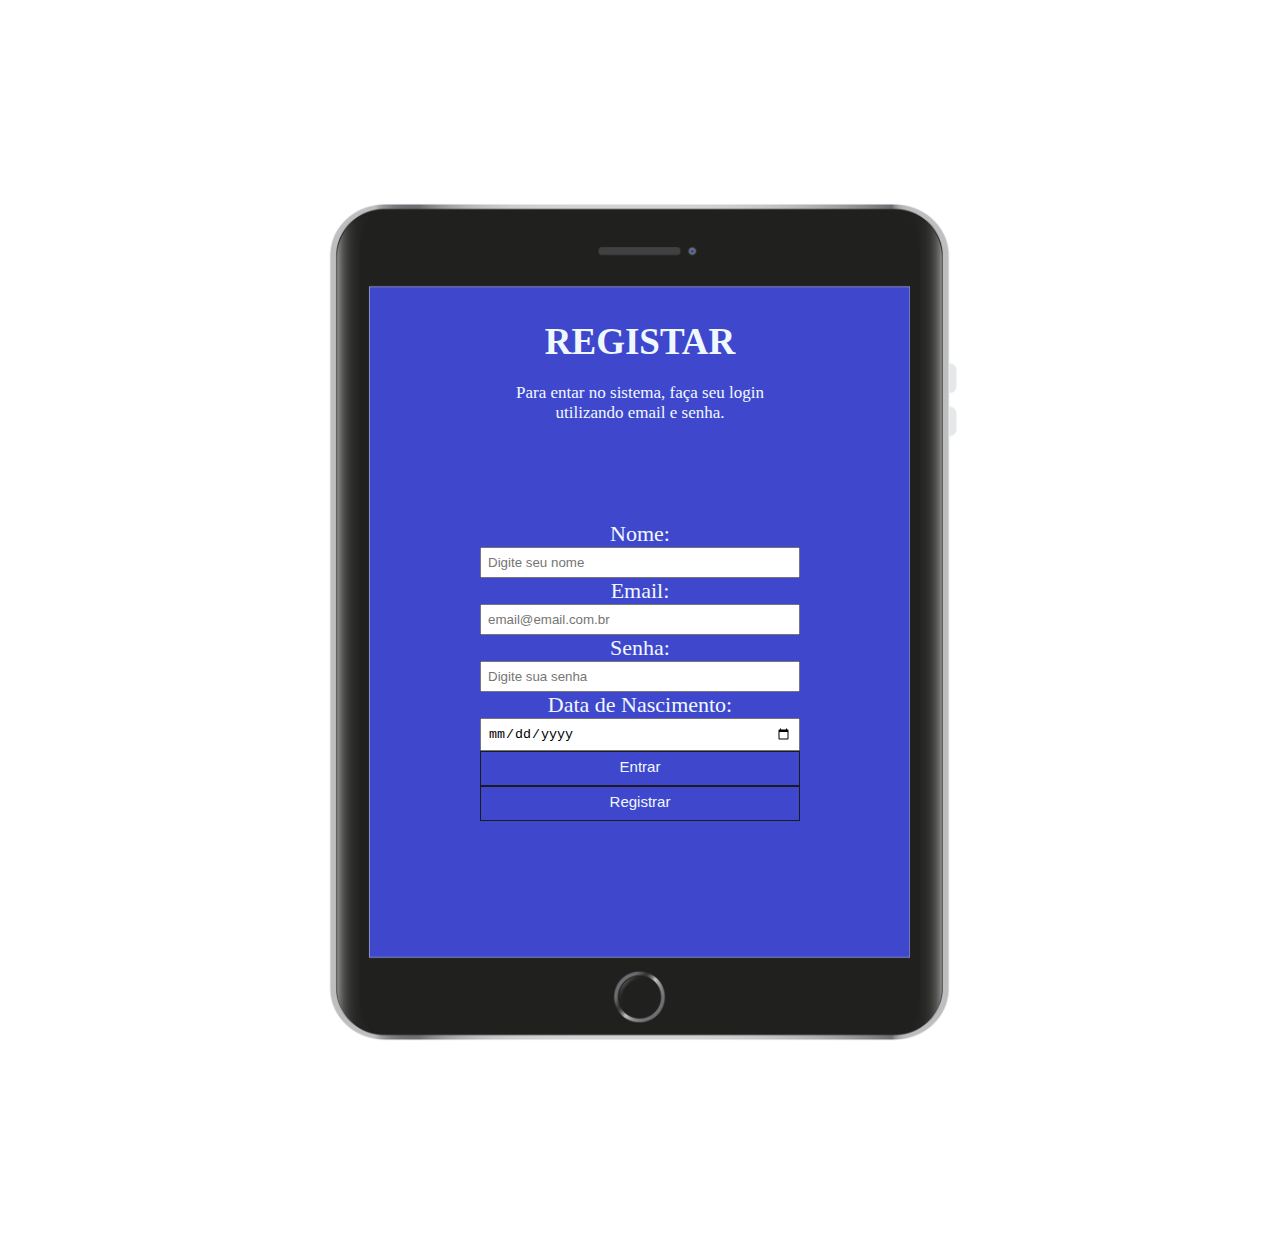
==== registrar.html @ ea8d4162 "nova alteração" ====
<!DOCTYPE html>
<html lang="pt-Br">
<head>
   <!--Usuário não tem acesso a essas informações-->
   <meta charset="UTF-8">
   <meta http-equiv="X-UA-Compatible" content="IE=edge">
   <!--Passa informações ao Navegador 1 - para não ficar dando zoon, 2 - largura será a mesma do dispositivo, 3 - Já inicia visualização em 100%  -->
   <meta name="viewport" content="user-scalable=no, width=device-width, initial-scale=1.0">
   <meta name="description" content="Programador Front-End, Senai.">
   <meta name="keywords" content="HTML, CSS, JavaScript, Senai">
   <meta name="author" content="Lutiara Camila"> 
   <link rel="stylesheet" href="estilo.css">
   <!--Titulo do Site-->
    <title>SENAI FINANCE</title>
</head>
<body>
    <h1>REGISTAR</h1>
    <p>Para entar no sistema, faça seu login utilizando email e senha.</p>
    <form>
        <div>
            <img>
            <div><label>Nome:</label></div>
            <div><input type="text" placeholder="Digite seu nome"></div>

            <div><label>Email:</label></div>
            <div><input type="email" placeholder="email@email.com.br"></div>
            
            <div><label>Senha:</label></div>
            <input type="password" placeholder="Digite sua senha"></div>

            <div><label>Data de Nascimento:</label></div>
            <input type="date" placeholder="dd/mm/aaaa"></div>
            
        </div>

        <div>
            <button>Entrar</button>
        </div>

        <div>
            <button>Registrar</button>
        </div>
    </form>

</body>
</html>
---- estilo.css ----
*{
    margin: 0;
    padding: 0;
    box-sizing: border-box;
}
body{
    text-align: center;
    background-image:  url(tabletb.png);
    background-position: center;
    background-repeat: no-repeat;
    background-size: 900px;
    margin: 25% auto;
    width: 25%;
    padding-bottom: 8%;
}
input{
    width: 100%;
    padding: 6px;
}
button{
    width: 100%;
    padding: 6px;
    padding-bottom: 10px;
    font-size: 15px;
    background-color: transparent;
    border: solid 1px rgb(27, 27, 27);
    color: aliceblue;
}
label{
    font-size: 22px;
    color: aliceblue;
}
h1{
    font-size: 37px;
    color: aliceblue;
    padding-bottom: 20px;
}
p{
    padding-bottom: 80px;
    font-size: 17px;
    color: aliceblue;
}
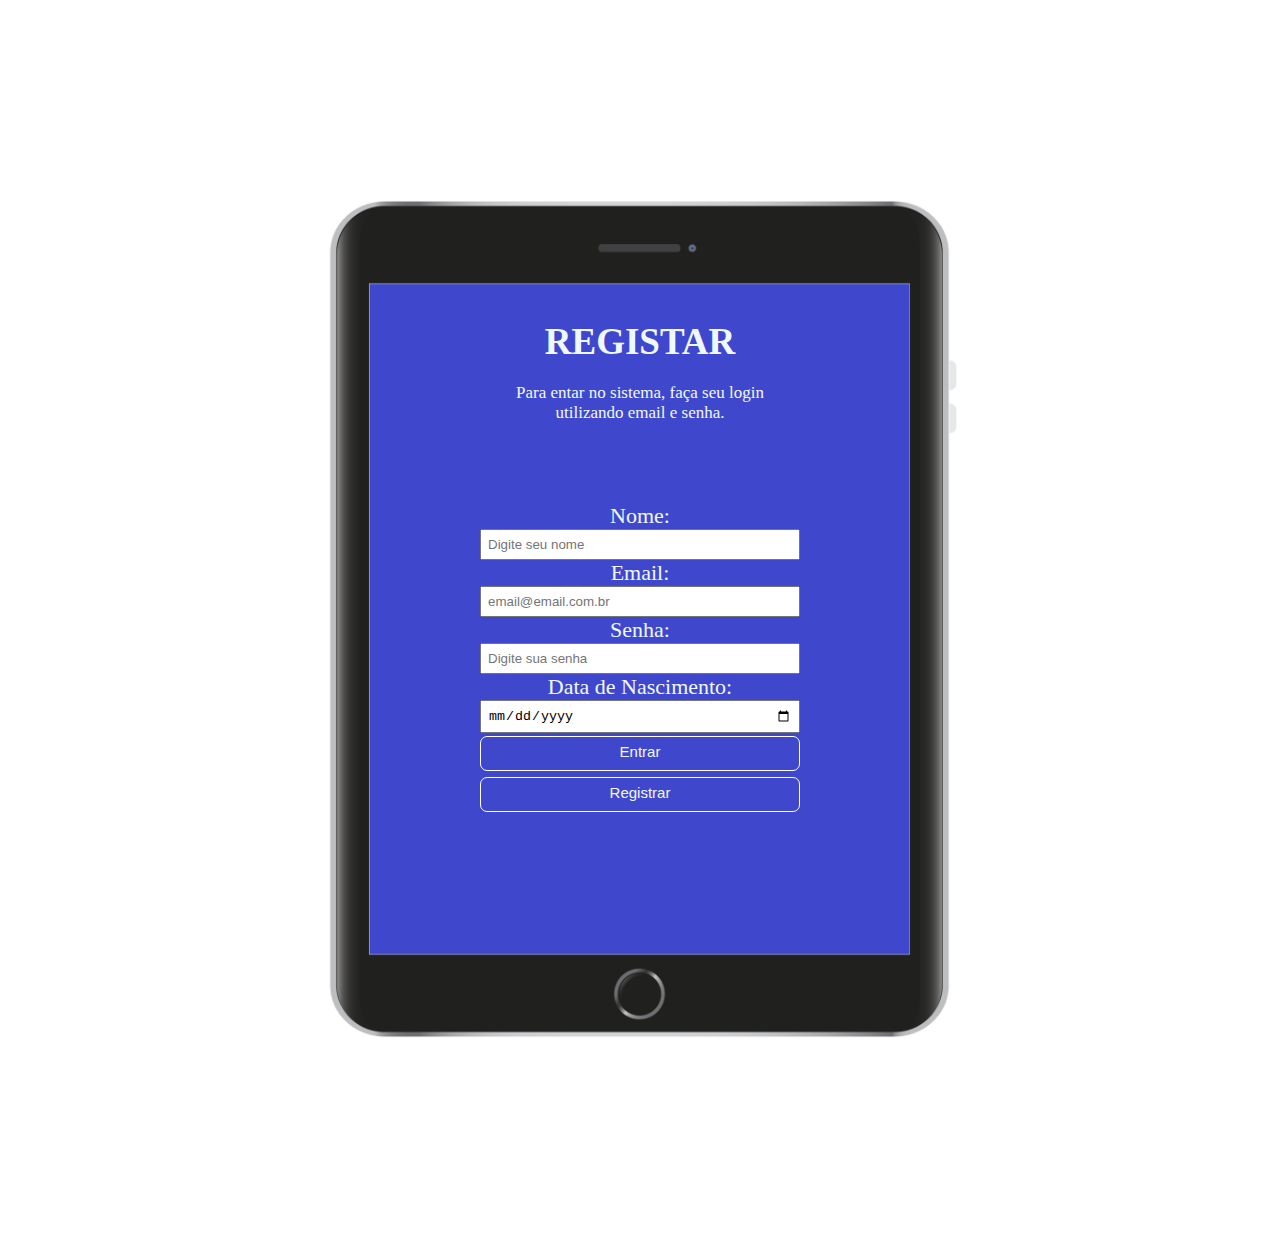
==== commit 1b412146: "nova mudança" ====
--- a/registrar.html
+++ b/registrar.html
@@ -18,7 +18,7 @@
     <p>Para entar no sistema, faça seu login utilizando email e senha.</p>
     <form>
         <div>
-            <img>
+            
             <div><label>Nome:</label></div>
             <div><input type="text" placeholder="Digite seu nome"></div>
 
--- a/estilo.css
+++ b/estilo.css
@@ -23,8 +23,16 @@
     padding-bottom: 10px;
     font-size: 15px;
     background-color: transparent;
-    border: solid 1px rgb(27, 27, 27);
+    border: solid 1px white;
     color: aliceblue;
+    border-radius: 7px;
+    margin: 3px auto;
+}
+button:hover{
+    background-color: rgb(105, 101, 101);
+}
+button:active{
+    background-color: beige;
 }
 label{
     font-size: 22px;
@@ -40,3 +48,19 @@
     font-size: 17px;
     color: aliceblue;
 }
+table, tr, td{
+    border: 1px solid white;
+    margin-right: auto;
+    margin-left: auto;
+    color: aliceblue;
+    margin-bottom: 10px;
+    border-radius: 3px;
+}
+tr{
+    font-size: large;
+}
+td{
+    padding-left: 6px;
+    padding-right: 6px;
+}
+
